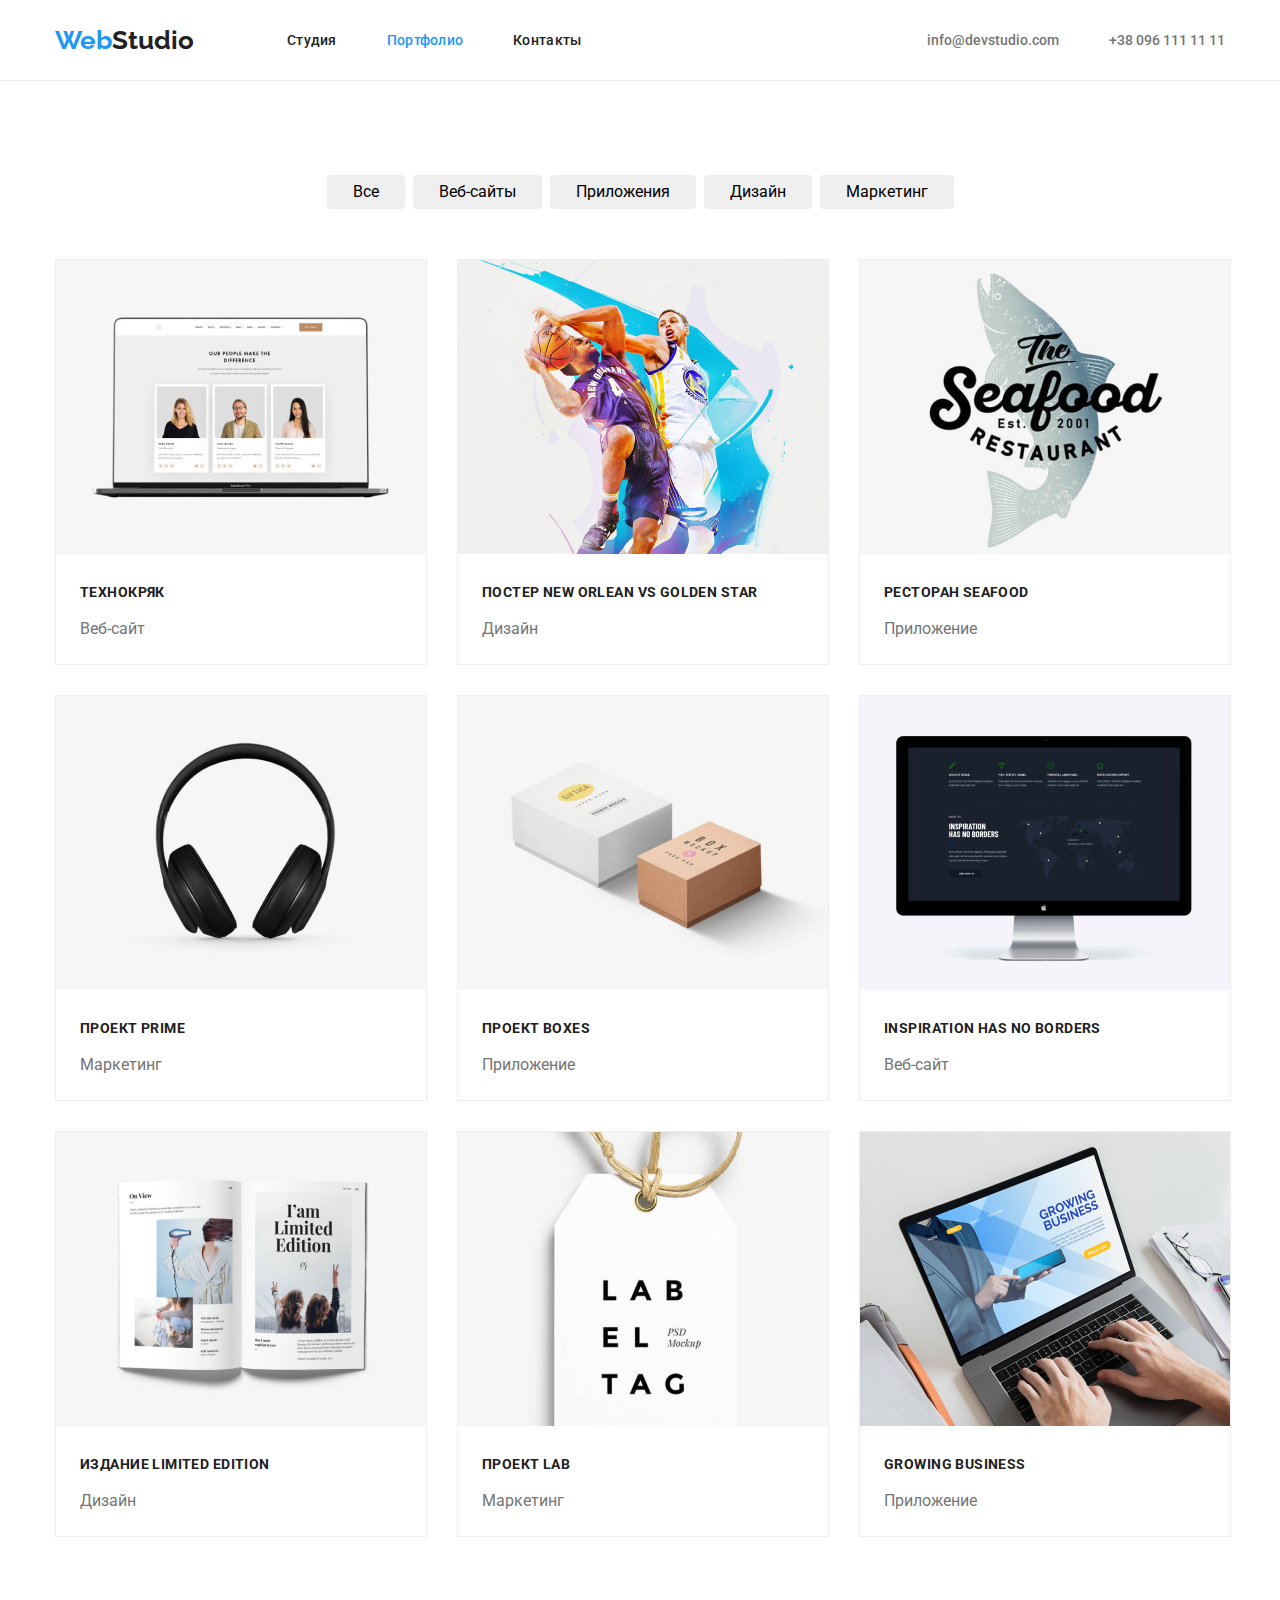
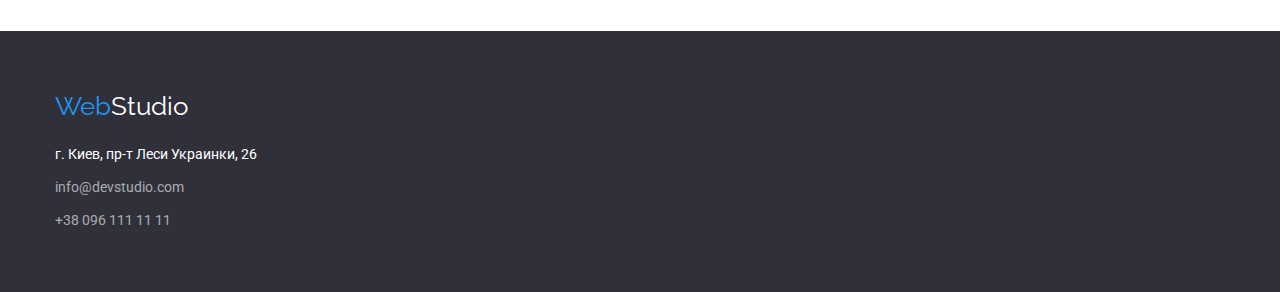
==== portfolio.html @ 5067f3f1 "first" ====
<!DOCTYPE html>
<html lang="ru">
<head>
    <meta charset="UTF-8">
    <meta name="viewport" content="width=device-width, initial-scale=1.0">
    <title>WebStudio</title>
    <link rel="stylesheet" href="https://cdnjs.cloudflare.com/ajax/libs/modern-normalize/1.0.0/modern-normalize.min.css">
    <link rel="preconnect" href="https://fonts.gstatic.com">
    <link href="https://fonts.googleapis.com/css2?family=Raleway:wght@700&family=Roboto:wght@400;500;700;900&display=swap" rel="stylesheet">
    <link rel="stylesheet" href="./css/styles.css">
</head>

    <body>
    <header class="header">
        <div class="container">
        <nav>
            <a class="webstudio" href="/">
                <span class="web">Web</span>Studio
            </a>
            <ul class="nav-links">
                <li class="item"><a class="link-studio" href="./index.html">Студия</a></li>
                <li class="item"><a class="current active" href="/portfolio.html">Портфолио</a></li>
                <li class="item"><a class="link-contacts" href="#">Контакты</a></li>
            </ul>
            </nav>
            <ul class="mail-links">
                <li><a class="mail" href="info@devstudio.com">info@devstudio.com <br /></a></li>
                <li><a class="telephone" href="+380961111111">+38 096 111 11 11</a></li>
            </ul>
        </div>
    </header>
    <section class="buttons">
        <div class="container">
        <h1 class="visually-hidden first-title">Whole page</h1>
        <ul class="buttons-list">
            <li><button class="but-active">Все</button></li>
            <li><button class="but-active">Веб-сайты</button></li>
            <li><button class="but-active">Приложения</button></li>
            <li><button class="but-active">Дизайн</button></li>
            <li><button class="but-active">Маркетинг</button></li>
        </ul>
        <h2 hidden class="sec-title">Our possibilities</h2>
        <ul class="job">
            <li class="job-kind">
                <a href="#">
                <img src="./img/p1.png" alt="на экране ноутбука три фотографии">
                    <div class="our-job">
                        <h3 class="poster-name">Технокряк</h3>
                        <p class="poster-name-descr">Веб-сайт</p>
                    </div>
                </a>
            </li>
            <li class="job-kind">
                <a href="#">
                <img src="./img/p2.png" alt="два парн ирают в баскетбол">
                    <div class="our-job">
                        <h3 class="poster-name">Постер New Orlean vs Golden Star</h3>
                        <p class="poster-name-descr">Дизайн</p>
                    </div>
                </a>
            </li>
            <li class="job-kind">
                <a href="#">
                <img src="./img/p3.png" alt="эмблема ресторана Seafood">
                    <div class="our-job">
                        <h3 class="poster-name">Ресторан Seafood</h3>
                        <p class="poster-name-descr">Приложение</p>
                    </div>
                </a>
            </li>
            <li class="job-kind">
                <a href="#">
                <img src="./img/p4.png" alt="наушники">
                    <div class="our-job">
                        <h3 class="poster-name">Проект Prime</h3>
                        <p class="poster-name-descr">Маркетинг</p>
                    </div>
                </a>
            </li>
            <li class="job-kind">
                <a href="#">
                <img src="./img/p5.png" alt="две коробочки">
                    <div class="our-job">
                        <h3 class="poster-name">Проект Boxes</h3>
                        <p class="poster-name-descr">Приложение</p>
                    </div>
                </a>
            </li>
            <li class="job-kind">
                <a href="#">
                <img src="./img/p6.png" alt="монитор с изображением мира">
                    <div class="our-job">
                        <h3 class="poster-name">Inspiration has no Borders</h3>
                        <p class="poster-name-descr">Веб-сайт</p>
                    </div>
                </a>
            </li>
            <li class="job-kind last">
                <a href="#">
                <img src="./img/p7.png" alt="открытая книга лимитированой серии">
                    <div class="our-job">
                        <h3 class="poster-name">Издание Limited Edition</h3>
                        <p class="poster-name-descr">Дизайн</p>
                    </div>
                </a>
            </li>
            <li class="job-kind last">
                <a href="#">
                <img src="./img/p8.png" alt="лабораторный ярлык">
                    <div class="our-job">
                        <h3 class="poster-name">Проект LAB</h3>
                        <p class="poster-name-descr">Маркетинг</p>
                    </div>
                </a>
            </li>
            <li class="job-kind last">
                <a href="#">
                <img src="./img/p9.png" alt="набор текста на ноутбуке">
                    <div class="our-job">
                        <h3 class="poster-name">Growing Business</h3>
                        <p class="poster-name-descr">Приложение</p>
                    </div>
                </a>
            </li>
        </ul>
        </div>
    </section>
    <footer>
        <div class="container">
            <a class="logo-footer" href="/">
                <span class="web-footer">Web</span><span class="studio-logo-footer">Studio</span>
            </a>
            <address class="address">
                г. Киев, пр-т Леси Украинки, 26
            </address>
            <ul>
                <li class="mail-foot"><a class="mail-footer" href="info@devstudio.com">info@devstudio.com <br /></a></li>
                <li><a class="telephone-footer" href="+380961111111">+38 096 111 11 11</a></li>
            </ul>
        </div>
    </footer>
    </body>
</html>
---- css/styles.css ----
:root {
  --main-text-color: #212121;
  --sec-text-color: #ffffff;
  --descrip-text-color: #757575;
  --header-border-bottom: #ececec;

  --team-backgroundcolor: #f5f4fa;
  --main-backgroundcolor: #ffffff;
  --sec-backgroundcolor: #2196f3;
  --hero-backgroundcolor: #2f303a;
}

a {
  text-decoration: none;
  color: var(--descrip-text-color);
  display: block;
  padding-top: 32px;
  padding-bottom: 32px;
}

li {
  list-style: none;
}

img {
  display: block;
  max-width: 100%;
  height: auto;
}

h1,
h2,
h3 {
  margin-top: 0;
  margin-bottom: 0;
}

p {
  margin-top: 0;
  margin-bottom: 0;
}

body {
  font-family: "Roboto", sans-serif;
}

ul {
  margin-top: 0;
  margin-bottom: 0;
  padding: 0;
}

.header .container {
  display: flex;
  align-items: center;
}

.container {
  width: 1200px;
  padding-right: 15px;
  padding-left: 15px;
  margin-right: auto;
  margin-left: auto;
}

.webstudio {
  margin-right: 93px;
  padding-top: 0px;
  padding-bottom: 0px;

  color: var(--main-text-color);
  font-family: "Raleway", sans-serif;
  font-style: normal;
  font-weight: bold;
  font-size: 26px;
  line-height: 31px;
}

.web {
  color: var(--sec-backgroundcolor);
}

header {
  font-weight: 500;
  font-size: 14px;
  line-height: 16px;
  border-bottom: 1px solid var(--header-border-bottom);
}

.container > nav {
  display: flex;
  align-items: center;
}

.nav-links {
  display: block;
  display: flex;
}

.item:not(:last-child) {
  margin-right: 50px;
}

.mail-links {
  margin-left: auto;

  display: block;
  display: flex;
}

.link-studio,
.link-portfolio,
.link-contacts {
  color: var(--main-text-color);
  font-size: 14px;
  line-height: 16px;
  letter-spacing: 0.02em;
}

.link-portfolio:focus,
.link-portfolio:hover {
  color: var(--sec-backgroundcolor);
}

.link-studio:hover,
.link-studio:focus {
  color: var(--sec-backgroundcolor);
}

.link-contacts:hover,
.link-contacts:focus {
  color: var(--sec-backgroundcolor);
}

.active {
  color: var(--sec-backgroundcolor);
  font-size: 14px;
  line-height: 16px;
  letter-spacing: 0.02em;
}

.active:hover,
.active:focus {
  color: var(--sec-backgroundcolor);
}

.mail {
  display: flex;
  color: var(--descrip-text-color);

  margin-right: 50px;
}

.mail:hover,
.mail:focus {
  color: var(--sec-backgroundcolor);
}

.mail-letter {
  width: 16px;
  height: 12px;

  margin-right: 10px;
}

.telephone {
  color: var(--descrip-text-color);
}

.telephone:hover,
.telephone:focus {
  color: var(--sec-backgroundcolor);
}
.hero {
  background-color: var(--hero-backgroundcolor);
}

.visually-hidden {
  position: absolute;
  clip: rect(0 0 0 0);
  width: 1px;
  height: 1px;
  margin: -1px;
}

.hero {
  padding-top: 200px;
  padding-bottom: 200px;
}

.big-title {
  width: 696px;
  margin-left: auto;
  margin-right: auto;
}

.first-title {
  margin-bottom: 30px;
  text-align: center;

  color: var(--main-backgroundcolor);
  font-style: normal;
  font-weight: 900;
  font-size: 44px;
  line-height: 60px;
  text-transform: uppercase;
}

.service-button {
  display: block;
  margin: 0 auto;
  width: 200px;
  height: 50px;
  left: 700px;
  top: 430px;

  border-radius: 4px;

  background-color: var(--sec-backgroundcolor);
  color: var(--sec-text-color);
  box-shadow: 0px 4px 4px rgba(0, 0, 0, 0.15);
}

button {
  cursor: pointer;
}

.buttons {
  padding-bottom: 94px;
}

.button-text {
  background-color: var(--team-backgroundcolor);

  font-style: normal;
  font-weight: bold;
  font-size: 16px;
  line-height: 1.87;
}

.buttons-list {
  display: flex;
  justify-content: center;

  margin-top: 94px;
  margin-bottom: 50px;

  /* flex-wrap: wrap; */
}

.buttons-list > li:not(:last-child) {
  margin-right: 8px;
}

.but-active {
  border: 2px solid transparent;
  border-radius: 4px;
  padding: 6px 24px;
}

.but-active:hover,
.but-active:focus {
  background-color: var(--sec-backgroundcolor);
  color: var(--main-backgroundcolor);

  border: 2px solid var(--sec-backgroundcolor);
  border-radius: 4px;
}

.button-text {
  color: var(--sec-text-color);
}

.what-doing {
  padding-top: 94px;
  padding-bottom: 94px;
}

.sec-title {
  text-align: center;
  margin-bottom: 50px;

  text-align: center;
  color: var(--main-text-color);
  font-weight: bold;
  font-size: 36px;
  line-height: 42px;
}

.job {
  display: flex;
  flex-wrap: wrap;
  width: 1200px;

  margin-left: 0px;
  padding: 0;
  list-style: none;
}

.job-kind {
  border: 1px solid #eeeeee;

  margin-right: 30px;
  margin-bottom: 30px;
}

.job-kind > a {
  padding-top: 0;
  padding-bottom: 0;
}

.job-kind:nth-child(3n) {
  margin-right: 0;
}

.job-kind .container > description-item {
  display: flex;
}

.last {
  margin-bottom: 0px;
}

.our-description {
  padding-top: 94px;
}

.our-description-li {
  /* flex-basis: calc(100% / 4 - 30px); */
  background-color: var(--main-backgroundcolor);
  border-radius: 4px;
}

.our-description-li:not(:last-child) {
  margin-right: 30px;
}

.our-description p {
  margin: 0;
}

.description-item {
  display: flex;
  width: 1170px;

  list-style: none;
}

.third-title {
  margin-bottom: 10px;

  color: var(--main-text-color);
  font-weight: bold;
  font-size: 14px;
  line-height: 16px;
  letter-spacing: 0.03em;
  text-transform: uppercase;
}

.description {
  font-size: 14px;
  line-height: 1.71;
  letter-spacing: 0.03em;
  color: var(--descrip-text-color);
}

.img {
  display: flex;
  flex-wrap: wrap;
  margin-right: -30px;
  margin-bottom: 0px;
  padding: 0px;
  list-style: none;
}

.img-item {
  margin: 0 10px;
  flex-basis: calc(100% / 3 - 30px);
}

.team {
  background-color: var(--team-backgroundcolor);

  padding-top: 94px;
  padding-bottom: 94px;
}

.team-ul {
  display: flex;
  flex-wrap: wrap;
  margin-right: -30px;
  margin-bottom: 0px;
  padding: 0px;
  list-style: none;
}

.team-li {
  flex-basis: calc(100% / 4 - 30px);

  margin-right: 30px;
}

.description-team {
  color: var(--descrip-text-color);
  text-align: center;
}

.our-job {
  text-align: left;
  padding: 20px 24px;
}

.poster-name {
  color: var(--main-text-color);
  font-weight: bold;
  font-size: 14px;
  line-height: 16px;
  line-height: 36px;
  letter-spacing: 0.03em;
  text-transform: uppercase;
}

.poster-name-descr {
  line-height: 30px;

  text-align: left;
  margin-top: 4px;
}

.our-team > p {
  padding-bottom: 0px;
}

.our-team {
  padding-top: 30px;
  padding-bottom: 30px;
  text-align: center;
}

.identification {
  margin-bottom: 10px;
}

footer {
  background-color: var(--hero-backgroundcolor);

  padding-top: 60px;
  padding-bottom: 60px;
}

.web-footer {
  color: var(--sec-backgroundcolor);
  font-family: "Raleway", sans-serif;
  font-size: 26px;
  line-height: 1.19;
}

.logo-footer {
  padding-top: 0;
  padding-bottom: 0;
  margin-bottom: 20px;
}

.studio-logo-footer {
  color: var(--sec-text-color);
  font-family: "Raleway", sans-serif;
  font-size: 26px;
}

.address {
  padding-bottom: 0;
  margin-bottom: 9px;

  color: var(--sec-text-color);
  font-style: normal;
  font-weight: normal;
  font-size: 14px;
  line-height: 24px;
}

.mail-footer {
  padding-top: 0px;
  padding-bottom: 0;
}

.mail-foot {
  margin-bottom: 9px;
}

.telephone-footer {
  padding-top: 0px;
  padding-bottom: 0;
}

.mail-footer,
.telephone-footer {
  font-weight: normal;
  font-size: 14px;
  line-height: 24px;
  color: rgba(255, 255, 255, 0.6);
}

.mail-footer:hover,
.mail-footer:focus {
  color: var(--sec-backgroundcolor);
}

.telephone-footer:hover,
.telephone-footer:focus {
  color: var(--sec-backgroundcolor);
}
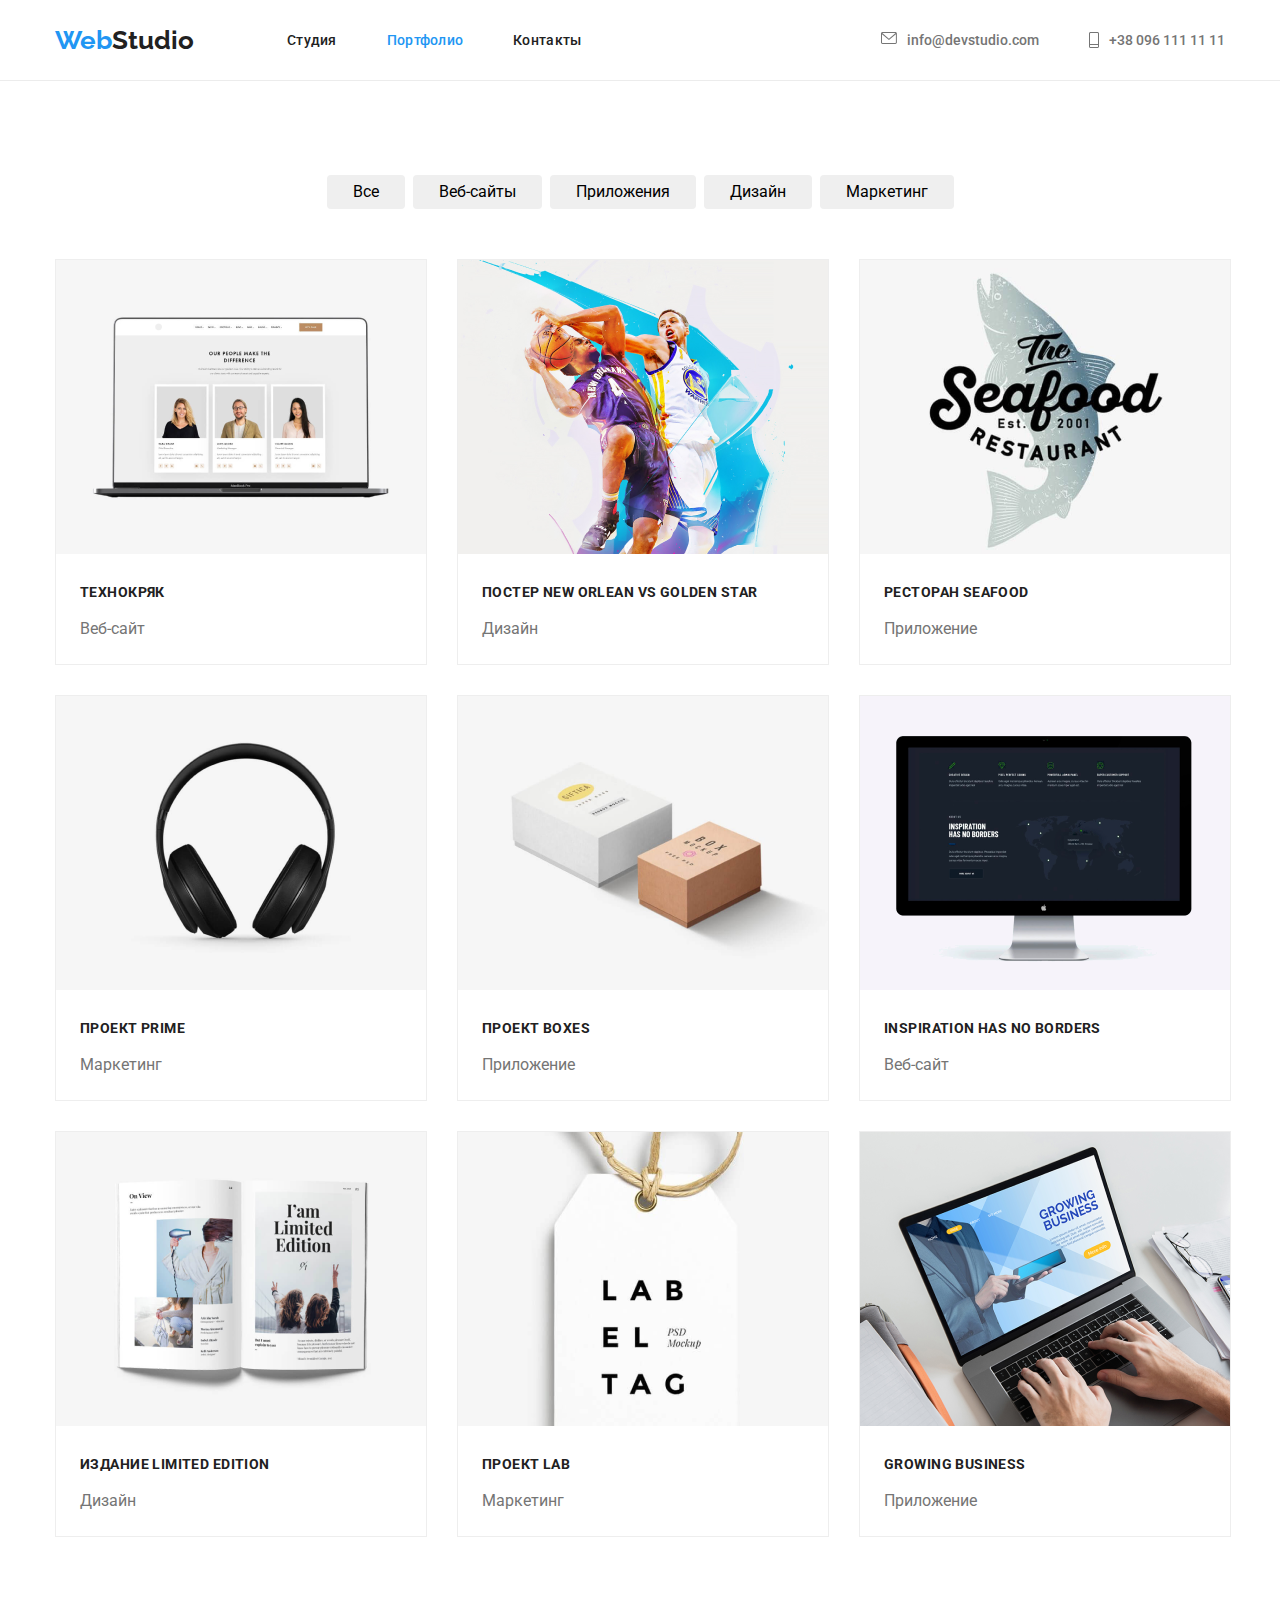
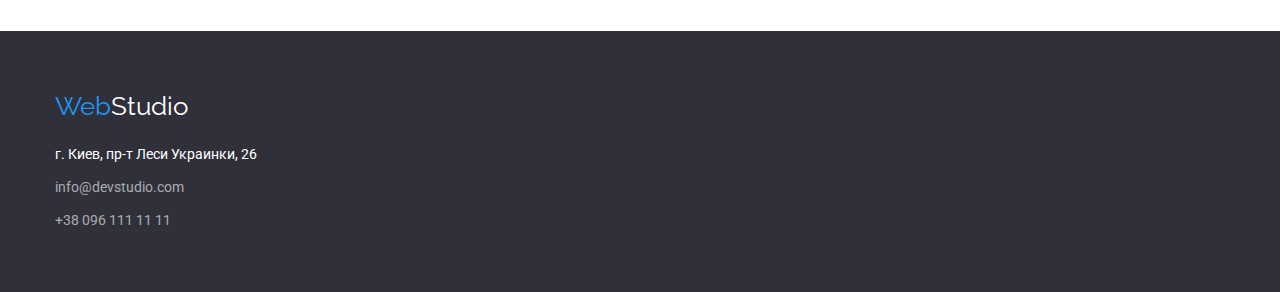
==== commit f9d5e51d: "social-links-team" ====
--- a/portfolio.html
+++ b/portfolio.html
@@ -24,8 +24,16 @@
             </ul>
             </nav>
             <ul class="mail-links">
-                <li><a class="mail" href="info@devstudio.com">info@devstudio.com <br /></a></li>
-                <li><a class="telephone" href="+380961111111">+38 096 111 11 11</a></li>
+                <li><a class="mail" href="info@devstudio.com">
+                    <svg class="mail-icon" width="16" height="12">
+                        <use href="./img/symbol-defs.svg#icon-envelope"></use>
+                    </svg>
+                        info@devstudio.com</a></li>
+                <li><a class="telephone" href="+380961111111">
+                    <svg class="mail-icon" width="10" height="16">
+                        <use href="./img/symbol-defs.svg#icon-Vector"></use>
+                    </svg>
+                    +38 096 111 11 11</a></li>
             </ul>
         </div>
     </header>
--- a/css/styles.css
+++ b/css/styles.css
@@ -3,6 +3,7 @@
   --sec-text-color: #ffffff;
   --descrip-text-color: #757575;
   --header-border-bottom: #ececec;
+  --social-links-color: #afb1b8;
 
   --team-backgroundcolor: #f5f4fa;
   --main-backgroundcolor: #ffffff;
@@ -156,14 +157,21 @@
   color: var(--sec-backgroundcolor);
 }
 
-.mail-letter {
-  width: 16px;
-  height: 12px;
+.mail-icon {
+  fill: var(--descrip-text-color);
 
   margin-right: 10px;
+
+  align-items: center;
+}
+
+.mail-icon:hover {
+  fill: currentColor;
 }
 
 .telephone {
+  display: flex;
+
   color: var(--descrip-text-color);
 }
 
@@ -171,7 +179,18 @@
 .telephone:focus {
   color: var(--sec-backgroundcolor);
 }
+
 .hero {
+  display: block;
+  max-width: 1600px;
+  height: 600px;
+
+  background-image: linear-gradient(
+      to top,
+      rgba(47, 48, 58, 0.4),
+      rgba(47, 48, 58, 0.4)
+    ),
+    url("../img/Img-min.png");
   background-color: var(--hero-backgroundcolor);
 }
 
@@ -331,6 +350,35 @@
   border-radius: 4px;
 }
 
+.our-description-li::before {
+  display: block;
+  content: "";
+  height: 120px;
+
+  margin-bottom: 30px;
+
+  background-color: var(--team-backgroundcolor);
+  background-repeat: no-repeat;
+  background-position: center;
+  background-size: 70px 70px;
+}
+
+.antenna::before {
+  background-image: url("../img/SVG/antenna.svg");
+}
+
+.clock::before {
+  background-image: url("../img/SVG/clock.svg");
+}
+
+.diagram::before {
+  background-image: url("../img/SVG/diagram.svg");
+}
+
+.astronaut::before {
+  background-image: url("../img/SVG/astronaut.svg");
+}
+
 .our-description-li:not(:last-child) {
   margin-right: 30px;
 }
@@ -437,6 +485,68 @@
   text-align: center;
 }
 
+.team-li {
+  background-color: var(--main-backgroundcolor);
+  height: 428px;
+  width: 270px;
+}
+
+.our-team > ul {
+  margin: 0;
+  padding: 0;
+}
+
+.our-team > li {
+  display: block;
+
+  width: 20px;
+  height: 20px;
+}
+
+.social-links-all {
+  display: flex;
+  align-items: center;
+
+  width: 206px;
+  height: 44px;
+}
+
+.social-links {
+  background-position: center;
+  background-repeat: no-repeat;
+
+  margin: 0;
+  padding: 0;
+}
+
+.instagram {
+  color: var(--social-links-color);
+
+  width: 20px;
+  height: 20px;
+}
+
+.facebook {
+  fill: var(--social-links-color);
+
+  width: 20px;
+  height: 20px;
+}
+
+.twitter {
+  fill: var(--social-links-color);
+
+  width: 20px;
+  height: 20px;
+}
+
+.linkedin {
+  fill: var(--social-links-color);
+
+  width: 20px;
+  height: 20px;
+}
+
 .identification {
   margin-bottom: 10px;
 }
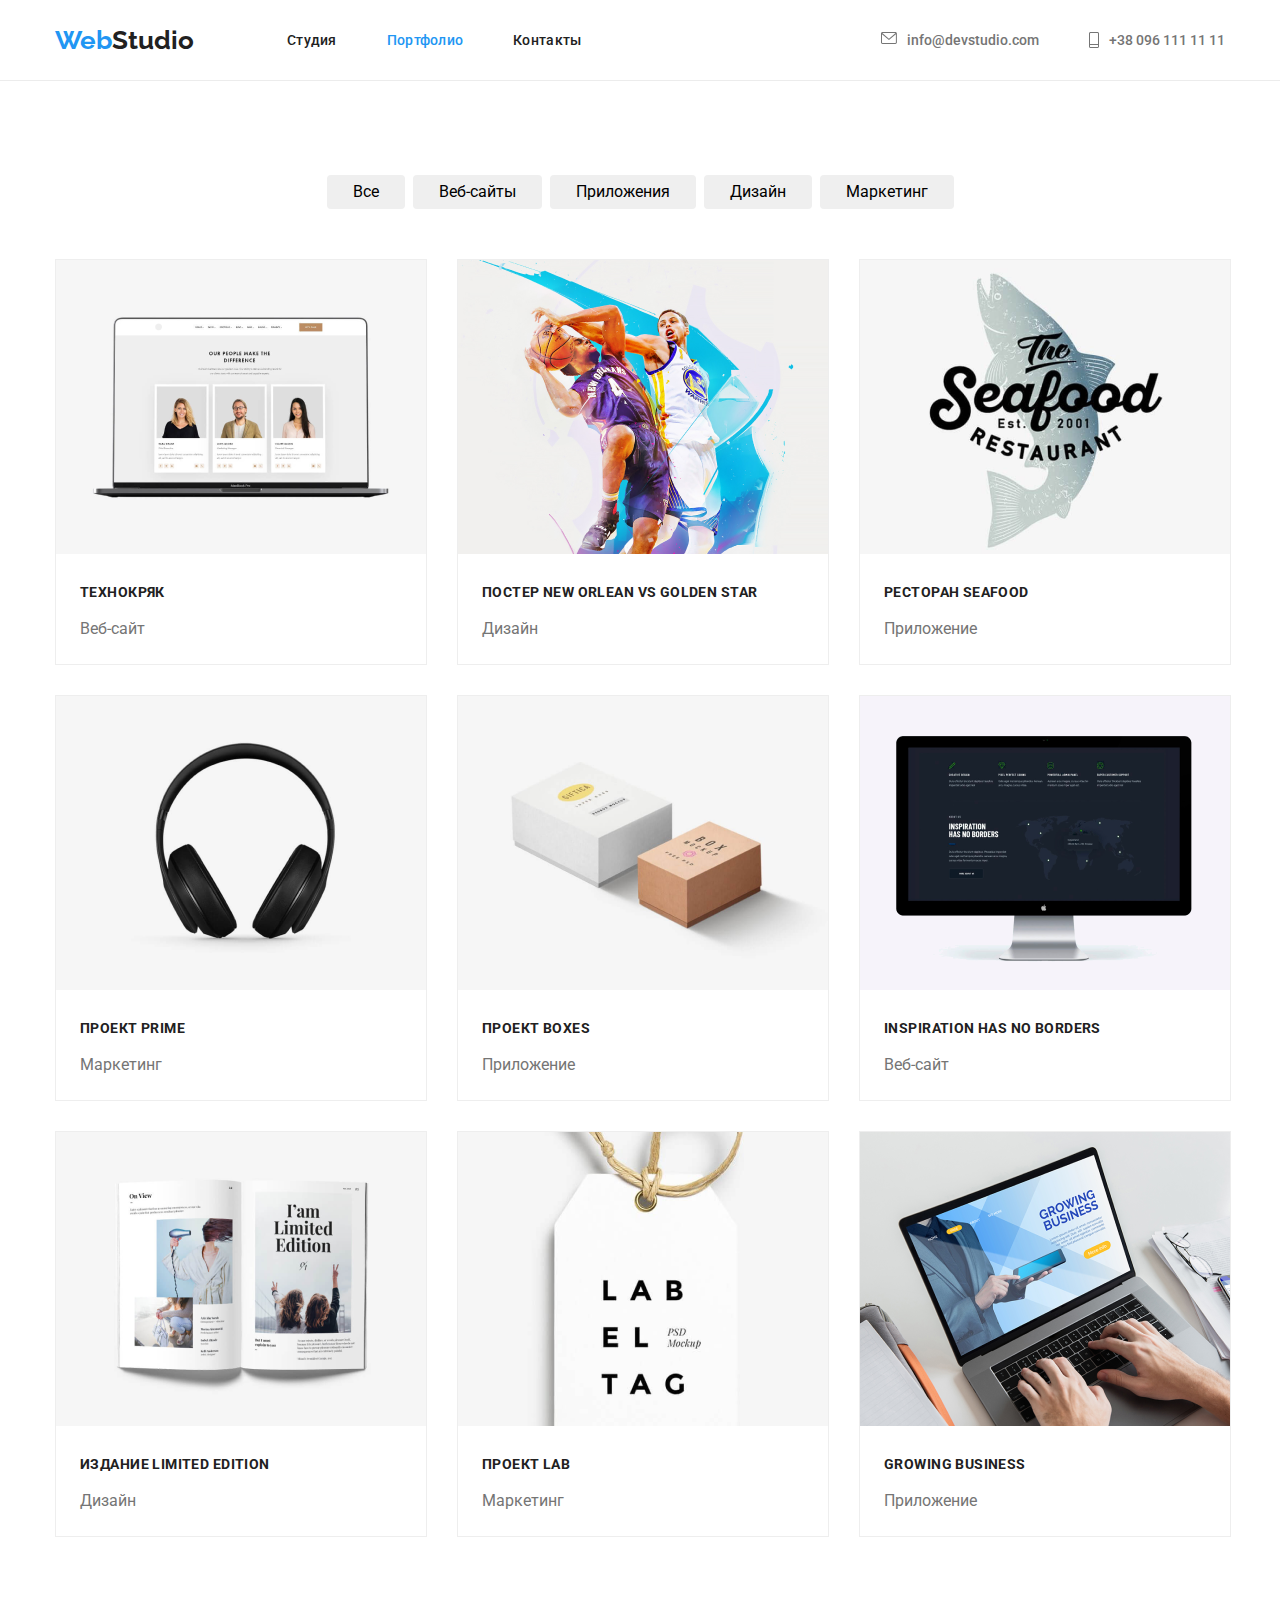
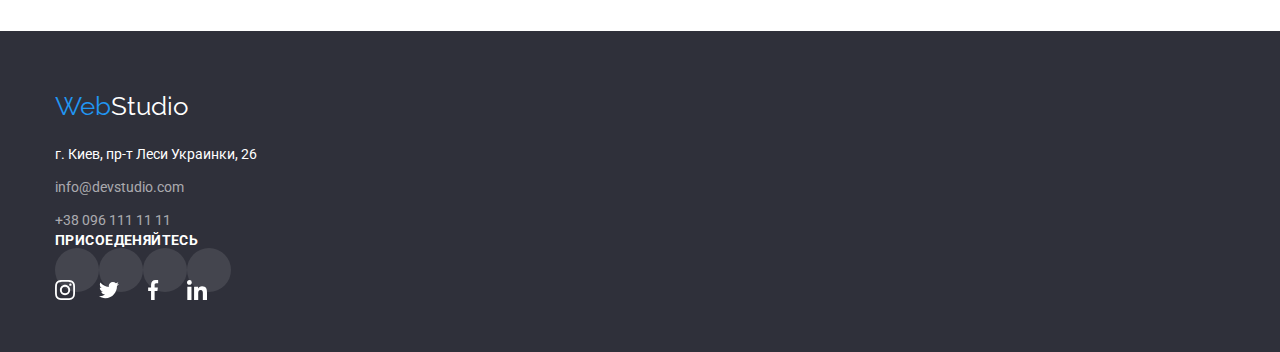
==== commit 9bb1b1ee: "second" ====
--- a/portfolio.html
+++ b/portfolio.html
@@ -145,6 +145,39 @@
                 <li class="mail-foot"><a class="mail-footer" href="info@devstudio.com">info@devstudio.com <br /></a></li>
                 <li><a class="telephone-footer" href="+380961111111">+38 096 111 11 11</a></li>
             </ul>
+            <div class="join-container">
+                <p class="join">Присоеденяйтесь</p>
+                <ul>
+                    <li class="join-li">
+                        <a class="join-links" href="#">
+                            <svg class="join-instagram">
+                                <use href="./img/symbol-defs.svg#icon-instagram"></use>
+                            </svg>
+                        </a>
+                    </li>
+                    <li class="join-li">
+                        <a class="join-links" href="#">
+                            <svg class="join-twitter">
+                                <use href="./img/symbol-defs.svg#icon-twitter"></use>
+                            </svg>
+                        </a>
+                    </li>
+                    <li class="join-li">
+                        <a class="join-links" href="#">
+                            <svg class="join-facebook">
+                                <use href="./img/symbol-defs.svg#icon-facebook"></use>
+                            </svg>
+                        </a>
+                    </li>
+                    <li class="join-li">
+                        <a class="join-links" href="#">
+                            <svg class="join-linkedin">
+                                <use href="./img/symbol-defs.svg#icon-linkedin"></use>
+                            </svg>
+                        </a>
+                    </li>
+                </ul>
+            </div>
         </div>
     </footer>
     </body>
--- a/css/styles.css
+++ b/css/styles.css
@@ -451,6 +451,8 @@
 .description-team {
   color: var(--descrip-text-color);
   text-align: center;
+
+  margin-bottom: 16px;
 }
 
 .our-job {
@@ -489,6 +491,9 @@
   background-color: var(--main-backgroundcolor);
   height: 428px;
   width: 270px;
+  box-shadow: 0px 1px 3px rgba(0, 0, 0, 0.12), 0px 1px 1px rgba(0, 0, 0, 0.14),
+    0px 2px 1px rgba(0, 0, 0, 0.2);
+  border-radius: 0px 0px 4px 4px;
 }
 
 .our-team > ul {
@@ -511,19 +516,52 @@
   height: 44px;
 }
 
+.social-links-li {
+  display: flex;
+}
+
 .social-links {
+  /* width: 44px;
+  height: 44px;
+  border-radius: 50%; */
+  color: var(--social-links-color);
+  background-color: var(--main-backgroundcolor);
   background-position: center;
   background-repeat: no-repeat;
 
-  margin: 0;
+  width: 44px;
+  height: 44px;
+
+  border-radius: 50%;
+
   padding: 0;
+  /* margin-right: 22px; */
+}
+
+.left {
+  margin-left: 50px;
+}
+
+.social-links:hover,
+.social-links:focus {
+  background-color: var(--sec-backgroundcolor);
 }
 
 .instagram {
-  color: var(--social-links-color);
-
-  width: 20px;
-  height: 20px;
+  fill: var(--social-links-color);
+
+  margin-top: 12px;
+  width: 20px;
+  height: 20px;
+}
+
+.twitter {
+  fill: var(--social-links-color);
+
+  width: 20px;
+  height: 20px;
+
+  margin-top: 12px;
 }
 
 .facebook {
@@ -531,13 +569,8 @@
 
   width: 20px;
   height: 20px;
-}
-
-.twitter {
-  fill: var(--social-links-color);
-
-  width: 20px;
-  height: 20px;
+
+  margin-top: 12px;
 }
 
 .linkedin {
@@ -545,10 +578,97 @@
 
   width: 20px;
   height: 20px;
+
+  margin-top: 12px;
 }
 
 .identification {
   margin-bottom: 10px;
+}
+
+.facebook:hover,
+.instagram:hover,
+.twitter:hover,
+.linkedin:hover {
+  fill: var(--main-backgroundcolor);
+}
+
+.facebook:focus,
+.instagram:focus,
+.twitter:focus,
+.linkedin:focus {
+  fill: var(--main-backgroundcolor);
+}
+
+.our-clients {
+  padding-top: 94px;
+  padding-bottom: 94px;
+}
+
+.clients {
+  display: flex;
+}
+
+.clients-li {
+  display: flex;
+  align-items: center;
+}
+
+.clients-links {
+  display: flex;
+  flex-wrap: wrap;
+  align-items: center;
+
+  width: 170px;
+  height: 90px;
+
+  border: 1px solid var(--social-links-color);
+  border-radius: 4px;
+
+  margin-right: 30px;
+}
+
+.clients-links:hover,
+.clients-links:focus {
+  border: 1px solid var(--sec-backgroundcolor);
+}
+
+.clients-logo {
+  background-position: center;
+  fill: var(--social-links-color);
+
+  width: 44px;
+  height: 50px;
+
+  margin-left: auto;
+  margin-right: auto;
+  margin-top: auto;
+  margin-bottom: auto;
+}
+
+.logo-1 {
+  width: 44px;
+  height: 49px;
+}
+
+.logo-4 {
+  width: 79px;
+  height: 42px;
+}
+
+.logo-5 {
+  width: 59px;
+  height: 47px;
+}
+
+.logo-6 {
+  width: 88px;
+  height: 45px;
+}
+
+.clients-logo:hover,
+.clients-logo:focus {
+  fill: var(--sec-backgroundcolor);
 }
 
 footer {
@@ -619,3 +739,58 @@
 .telephone-footer:focus {
   color: var(--sec-backgroundcolor);
 }
+
+.join-container > ul {
+  display: flex;
+}
+
+.join {
+  font-weight: 700;
+  font-size: 14px;
+  line-height: 16px;
+  letter-spacing: 0.03em;
+  width: 145px;
+  height: 16px;
+  text-transform: uppercase;
+  color: var(--sec-text-color);
+}
+
+.join-li {
+  width: 44px;
+  height: 44px;
+  border-radius: 50%;
+  background-color: rgba(255, 255, 255, 0.1);
+}
+
+.join-li:hover,
+.join-li:focus {
+  background-color: var(--sec-backgroundcolor);
+}
+
+.join-instagram {
+  width: 20px;
+  height: 20px;
+
+  fill: var(--sec-text-color);
+}
+
+.join-twitter {
+  width: 20px;
+  height: 20px;
+
+  fill: var(--sec-text-color);
+}
+
+.join-facebook {
+  width: 20px;
+  height: 20px;
+
+  fill: var(--sec-text-color);
+}
+
+.join-linkedin {
+  width: 20px;
+  height: 20px;
+
+  fill: var(--sec-text-color);
+}
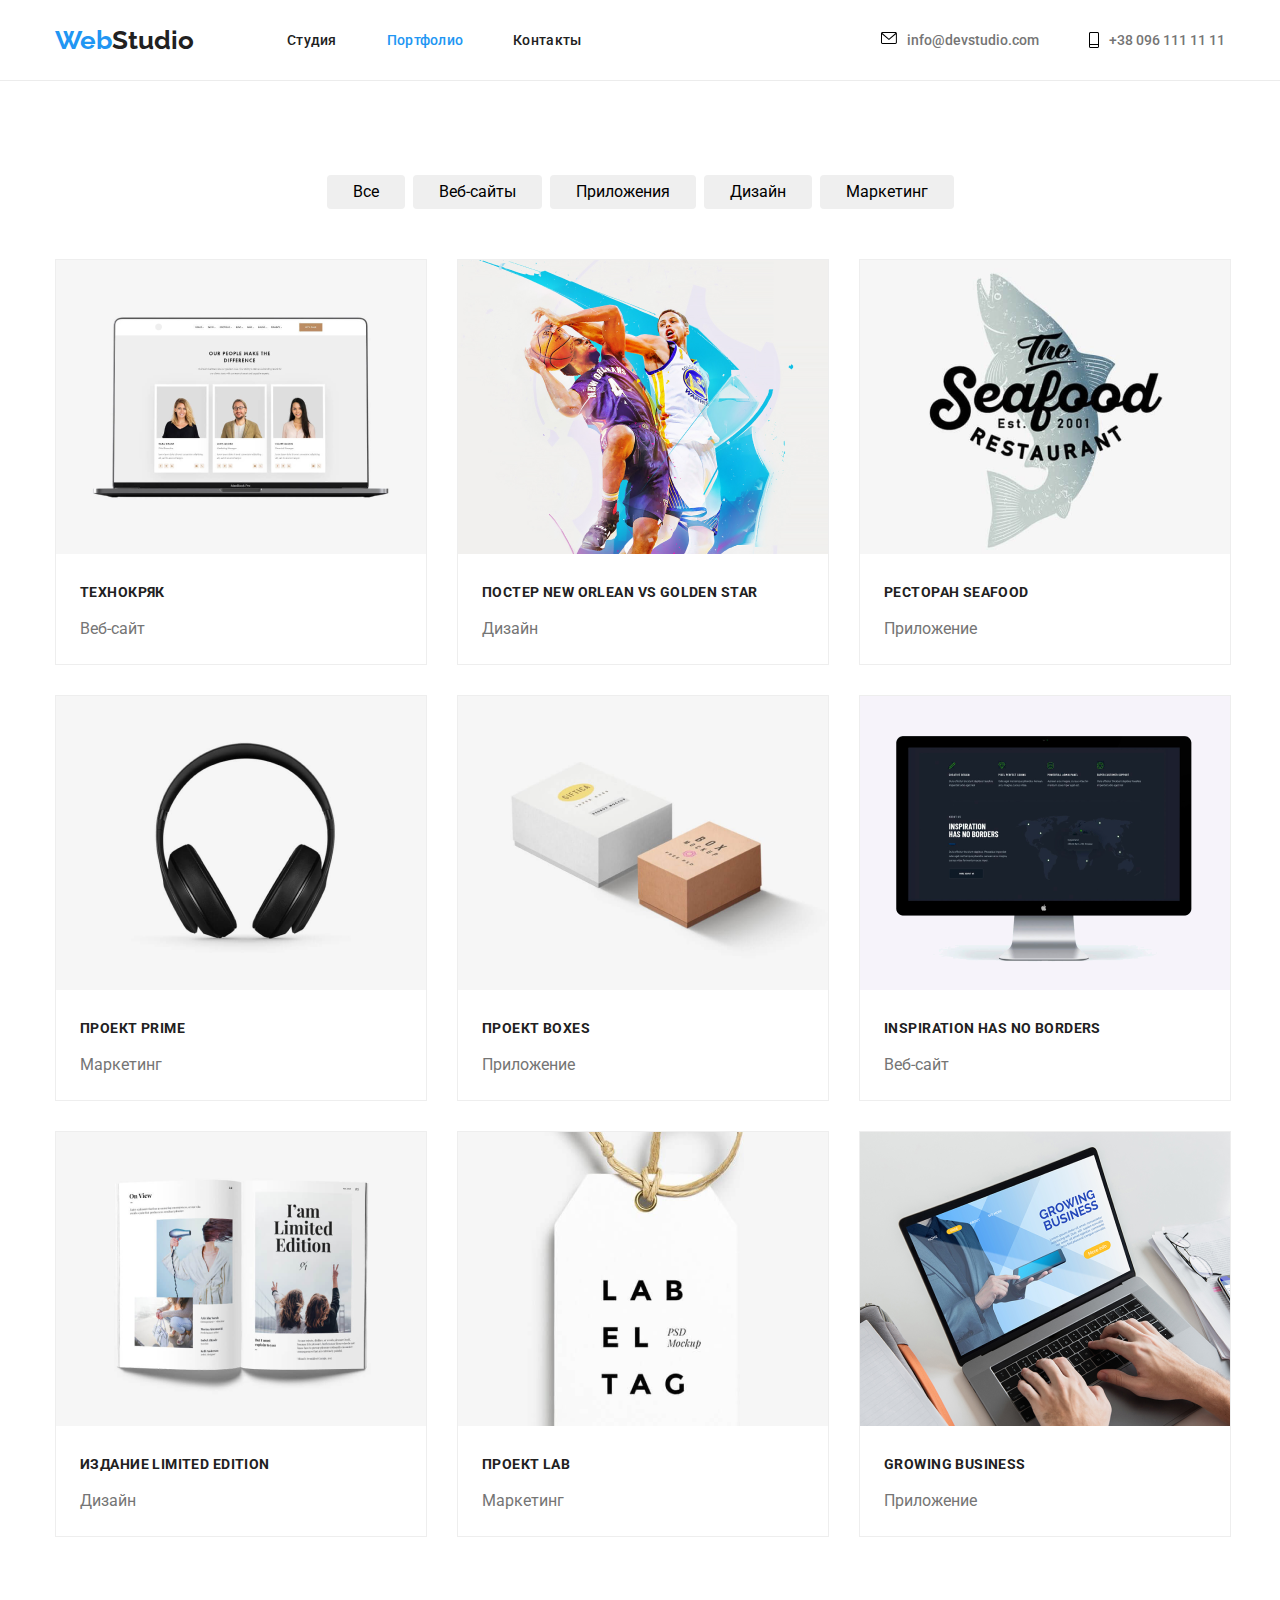
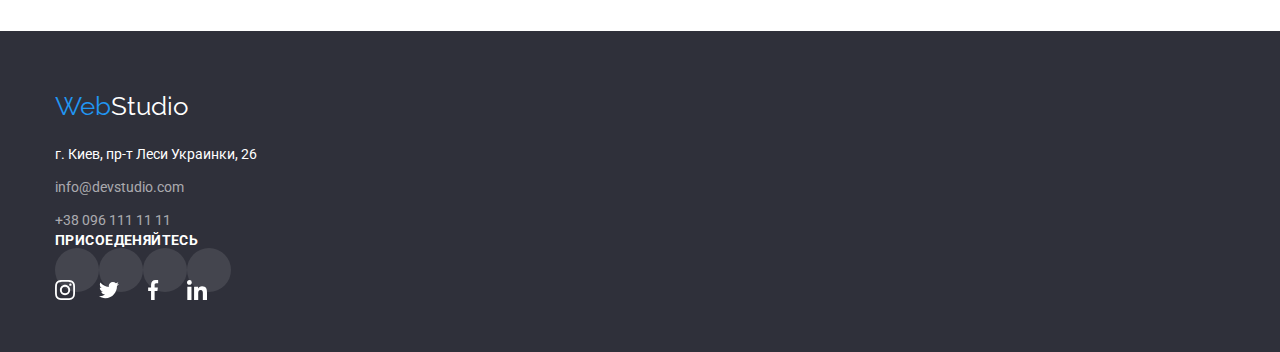
==== commit fcb4247c: "second" ====
--- a/portfolio.html
+++ b/portfolio.html
@@ -147,6 +147,8 @@
             </ul>
             <div class="join-container">
                 <p class="join">Присоеденяйтесь</p>
+            </div>
+            <div class="join-container">
                 <ul>
                     <li class="join-li">
                         <a class="join-links" href="#">
--- a/css/styles.css
+++ b/css/styles.css
@@ -155,11 +155,11 @@
 .mail:hover,
 .mail:focus {
   color: var(--sec-backgroundcolor);
+
+  fill: var(--sec-backgroundcolor);
 }
 
 .mail-icon {
-  fill: var(--descrip-text-color);
-
   margin-right: 10px;
 
   align-items: center;
@@ -178,6 +178,8 @@
 .telephone:hover,
 .telephone:focus {
   color: var(--sec-backgroundcolor);
+
+  fill: var(--sec-backgroundcolor);
 }
 
 .hero {
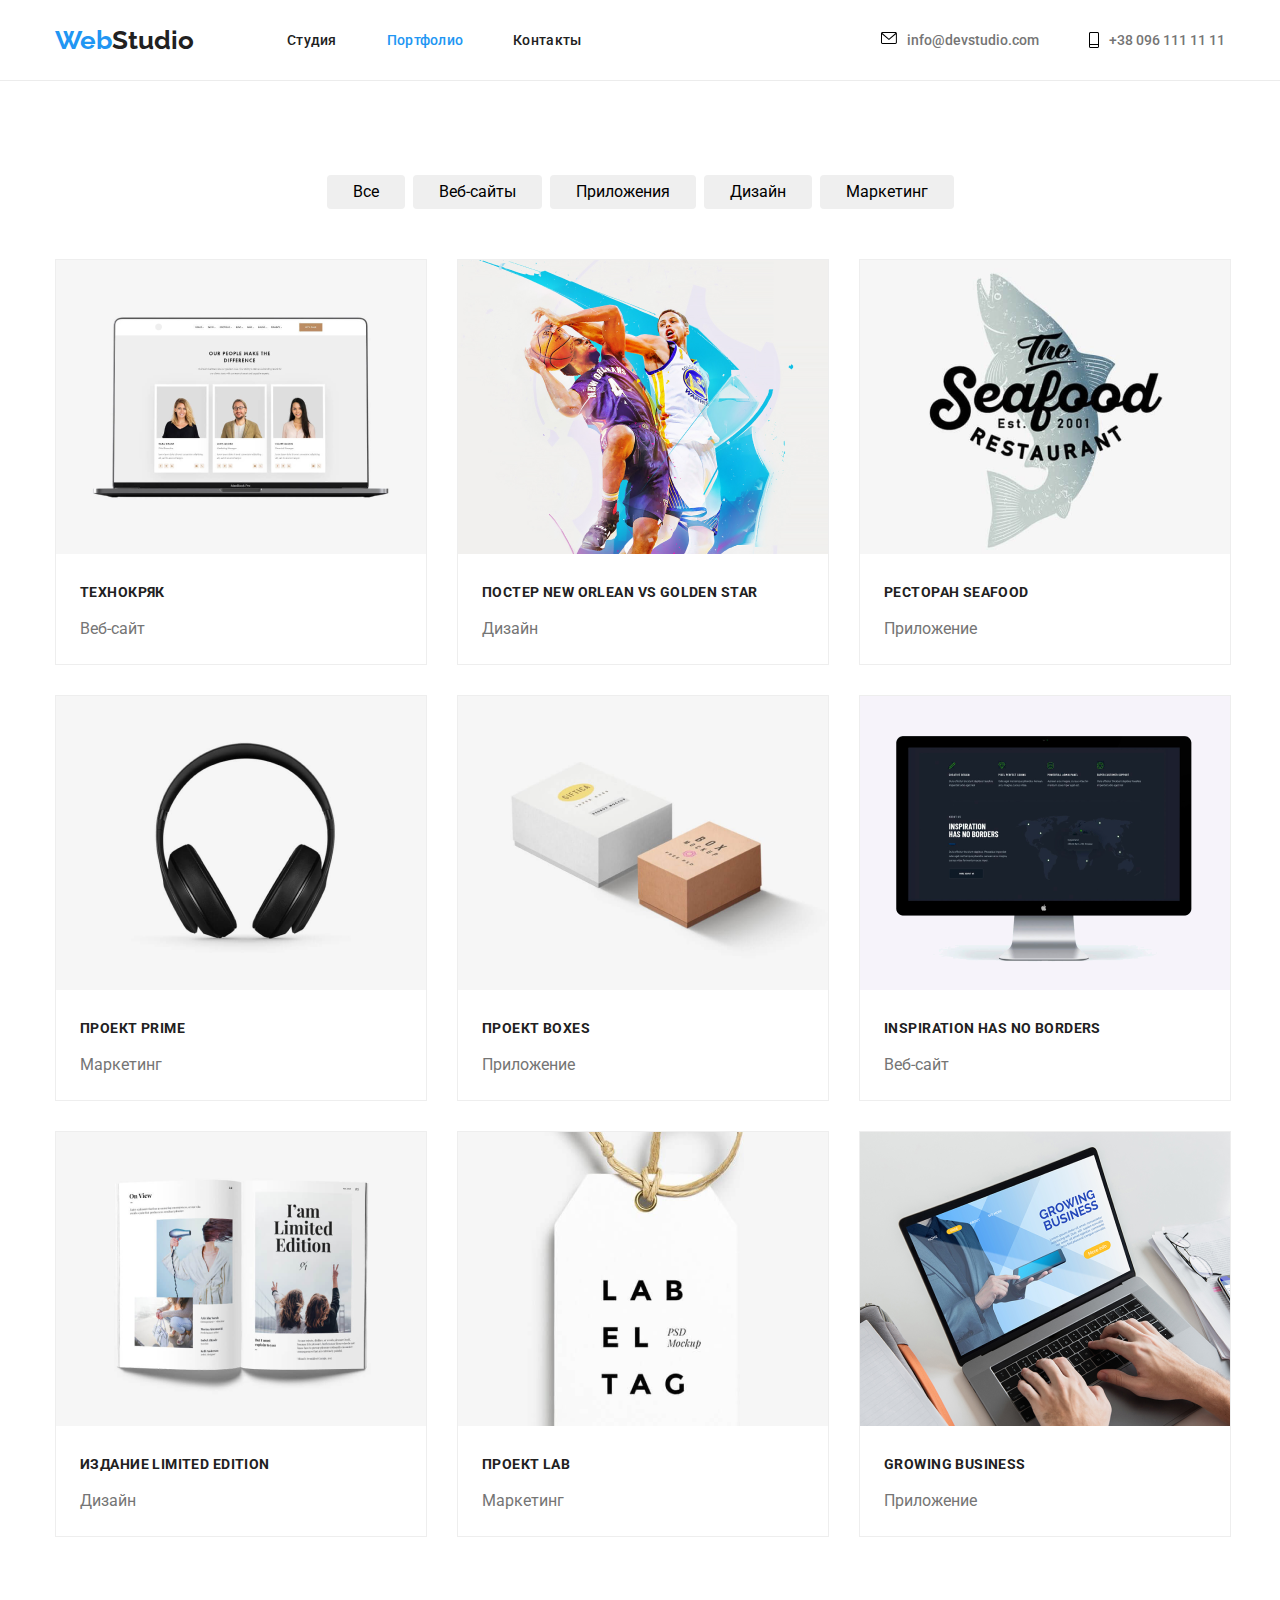
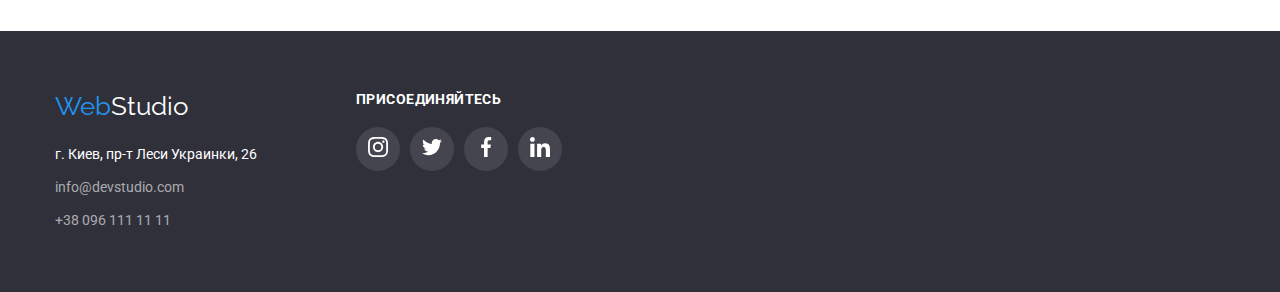
==== commit cd42c8b7: "second" ====
--- a/portfolio.html
+++ b/portfolio.html
@@ -134,7 +134,8 @@
         </div>
     </section>
     <footer>
-        <div class="container">
+        <div class="footer-all">
+        <div class="container-footer">
             <a class="logo-footer" href="/">
                 <span class="web-footer">Web</span><span class="studio-logo-footer">Studio</span>
             </a>
@@ -145,10 +146,9 @@
                 <li class="mail-foot"><a class="mail-footer" href="info@devstudio.com">info@devstudio.com <br /></a></li>
                 <li><a class="telephone-footer" href="+380961111111">+38 096 111 11 11</a></li>
             </ul>
-            <div class="join-container">
-                <p class="join">Присоеденяйтесь</p>
-            </div>
-            <div class="join-container">
+        </div>
+        <div class="join-container">
+                <p class="join">присоединяйтесь</p>
                 <ul>
                     <li class="join-li">
                         <a class="join-links" href="#">
@@ -179,7 +179,7 @@
                         </a>
                     </li>
                 </ul>
-            </div>
+        </div>
         </div>
     </footer>
     </body>
--- a/css/styles.css
+++ b/css/styles.css
@@ -628,11 +628,15 @@
   border-radius: 4px;
 
   margin-right: 30px;
+  padding-top: 0px;
+  padding-bottom: 0px;
 }
 
 .clients-links:hover,
 .clients-links:focus {
   border: 1px solid var(--sec-backgroundcolor);
+
+  fill: var(--sec-backgroundcolor);
 }
 
 .clients-logo {
@@ -678,6 +682,21 @@
 
   padding-top: 60px;
   padding-bottom: 60px;
+}
+
+.footer-all {
+  display: flex;
+
+  width: 1200px;
+  padding-right: 15px;
+  padding-left: 15px;
+  margin-right: auto;
+  margin-left: auto;
+}
+
+.container-footer {
+  width: 231px;
+  margin-right: 70px;
 }
 
 .web-footer {
@@ -747,7 +766,7 @@
 }
 
 .join {
-  font-weight: 700;
+  font-weight: bold;
   font-size: 14px;
   line-height: 16px;
   letter-spacing: 0.03em;
@@ -755,6 +774,8 @@
   height: 16px;
   text-transform: uppercase;
   color: var(--sec-text-color);
+
+  margin-bottom: 20px;
 }
 
 .join-li {
@@ -762,6 +783,11 @@
   height: 44px;
   border-radius: 50%;
   background-color: rgba(255, 255, 255, 0.1);
+
+  display: flex;
+  align-items: center;
+
+  margin-right: 10px;
 }
 
 .join-li:hover,
@@ -769,6 +795,10 @@
   background-color: var(--sec-backgroundcolor);
 }
 
+.join-links {
+  margin-left: 12px;
+}
+
 .join-instagram {
   width: 20px;
   height: 20px;
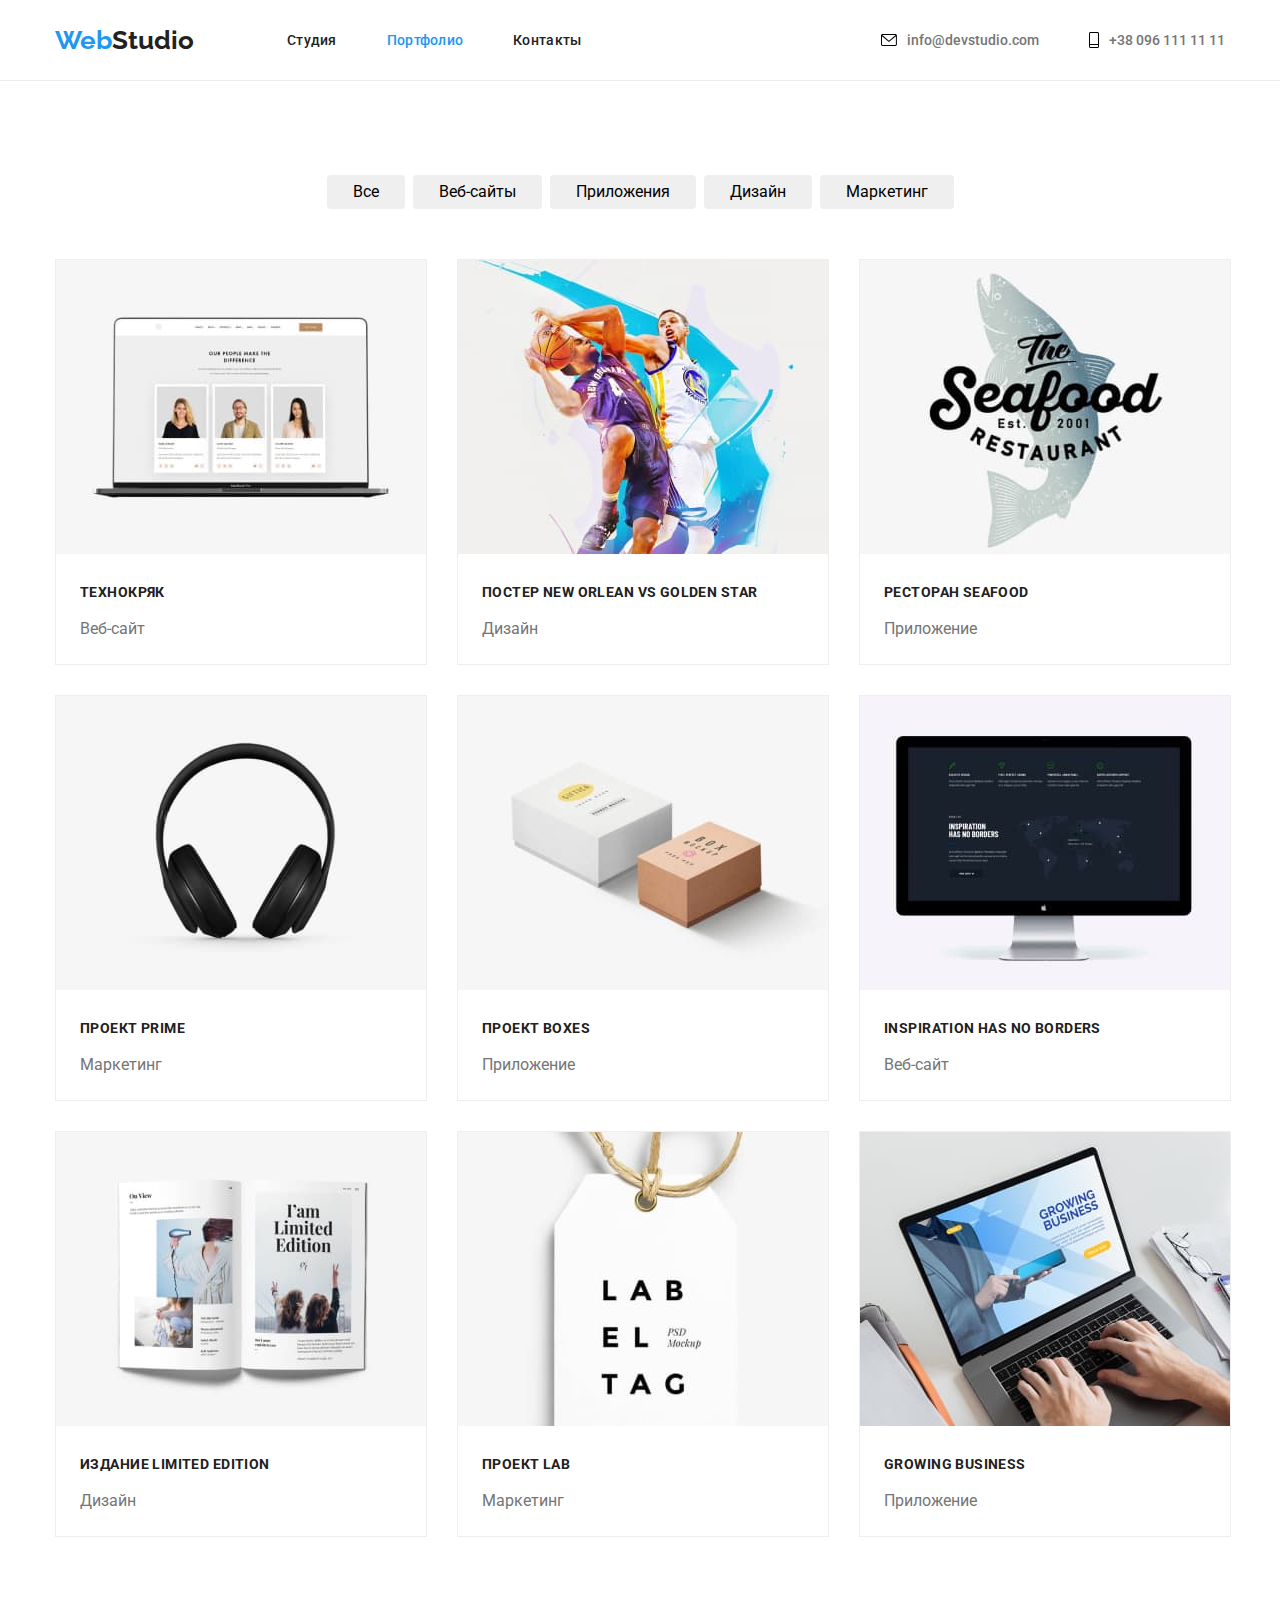
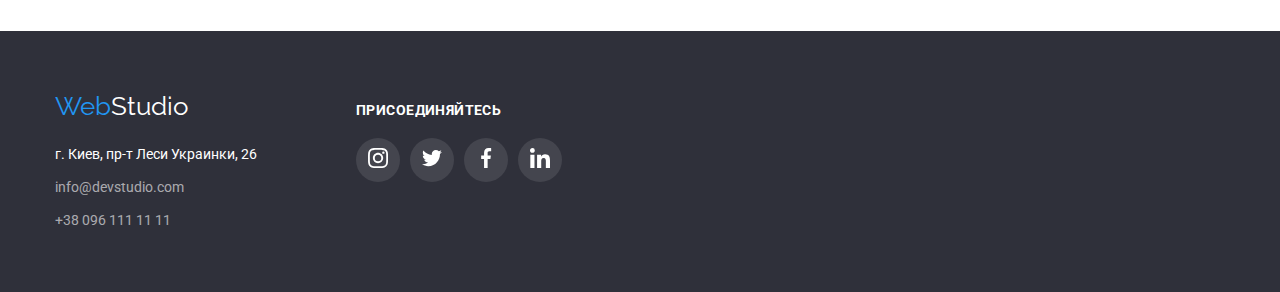
==== commit 8bb8d99e: "third" ====
--- a/portfolio.html
+++ b/portfolio.html
@@ -51,7 +51,7 @@
         <ul class="job">
             <li class="job-kind">
                 <a href="#">
-                <img src="./img/p1.png" alt="на экране ноутбука три фотографии">
+                <img src="./img/technokriak.jpg" alt="на экране ноутбука три фотографии">
                     <div class="our-job">
                         <h3 class="poster-name">Технокряк</h3>
                         <p class="poster-name-descr">Веб-сайт</p>
@@ -60,7 +60,7 @@
             </li>
             <li class="job-kind">
                 <a href="#">
-                <img src="./img/p2.png" alt="два парн ирают в баскетбол">
+                <img src="./img/basketbol.jpg" alt="два парн ирают в баскетбол">
                     <div class="our-job">
                         <h3 class="poster-name">Постер New Orlean vs Golden Star</h3>
                         <p class="poster-name-descr">Дизайн</p>
@@ -69,7 +69,7 @@
             </li>
             <li class="job-kind">
                 <a href="#">
-                <img src="./img/p3.png" alt="эмблема ресторана Seafood">
+                <img src="./img/seafood.jpg" alt="эмблема ресторана Seafood">
                     <div class="our-job">
                         <h3 class="poster-name">Ресторан Seafood</h3>
                         <p class="poster-name-descr">Приложение</p>
@@ -78,7 +78,7 @@
             </li>
             <li class="job-kind">
                 <a href="#">
-                <img src="./img/p4.png" alt="наушники">
+                <img src="./img/earphones.jpg" alt="наушники">
                     <div class="our-job">
                         <h3 class="poster-name">Проект Prime</h3>
                         <p class="poster-name-descr">Маркетинг</p>
@@ -87,7 +87,7 @@
             </li>
             <li class="job-kind">
                 <a href="#">
-                <img src="./img/p5.png" alt="две коробочки">
+                <img src="./img/boxes.jpg" alt="две коробочки">
                     <div class="our-job">
                         <h3 class="poster-name">Проект Boxes</h3>
                         <p class="poster-name-descr">Приложение</p>
@@ -96,7 +96,7 @@
             </li>
             <li class="job-kind">
                 <a href="#">
-                <img src="./img/p6.png" alt="монитор с изображением мира">
+                <img src="./img/computer.jpg" alt="монитор с изображением мира">
                     <div class="our-job">
                         <h3 class="poster-name">Inspiration has no Borders</h3>
                         <p class="poster-name-descr">Веб-сайт</p>
@@ -105,7 +105,7 @@
             </li>
             <li class="job-kind last">
                 <a href="#">
-                <img src="./img/p7.png" alt="открытая книга лимитированой серии">
+                <img src="./img/book.jpg" alt="открытая книга лимитированой серии">
                     <div class="our-job">
                         <h3 class="poster-name">Издание Limited Edition</h3>
                         <p class="poster-name-descr">Дизайн</p>
@@ -114,7 +114,7 @@
             </li>
             <li class="job-kind last">
                 <a href="#">
-                <img src="./img/p8.png" alt="лабораторный ярлык">
+                <img src="./img/lab-label.jpg" alt="лабораторный ярлык">
                     <div class="our-job">
                         <h3 class="poster-name">Проект LAB</h3>
                         <p class="poster-name-descr">Маркетинг</p>
@@ -123,7 +123,7 @@
             </li>
             <li class="job-kind last">
                 <a href="#">
-                <img src="./img/p9.png" alt="набор текста на ноутбуке">
+                <img src="./img/laptop.jpg" alt="набор текста на ноутбуке">
                     <div class="our-job">
                         <h3 class="poster-name">Growing Business</h3>
                         <p class="poster-name-descr">Приложение</p>
--- a/css/styles.css
+++ b/css/styles.css
@@ -147,6 +147,7 @@
 
 .mail {
   display: flex;
+  align-items: center;
   color: var(--descrip-text-color);
 
   margin-right: 50px;
@@ -192,7 +193,7 @@
       rgba(47, 48, 58, 0.4),
       rgba(47, 48, 58, 0.4)
     ),
-    url("../img/Img-min.png");
+    url("../img/hero.jpg");
   background-color: var(--hero-backgroundcolor);
 }
 
@@ -531,56 +532,41 @@
   background-position: center;
   background-repeat: no-repeat;
 
+  fill: var(--social-links-color);
+
   width: 44px;
   height: 44px;
 
   border-radius: 50%;
 
   padding: 0;
-  /* margin-right: 22px; */
+  margin-right: 10px;
 }
 
 .left {
-  margin-left: 50px;
+  margin-left: 40px;
 }
 
 .social-links:hover,
 .social-links:focus {
   background-color: var(--sec-backgroundcolor);
+
+  fill: var(--main-backgroundcolor);
 }
 
 .instagram {
-  fill: var(--social-links-color);
-
   margin-top: 12px;
-  width: 20px;
-  height: 20px;
 }
 
 .twitter {
-  fill: var(--social-links-color);
-
-  width: 20px;
-  height: 20px;
-
   margin-top: 12px;
 }
 
 .facebook {
-  fill: var(--social-links-color);
-
-  width: 20px;
-  height: 20px;
-
   margin-top: 12px;
 }
 
 .linkedin {
-  fill: var(--social-links-color);
-
-  width: 20px;
-  height: 20px;
-
   margin-top: 12px;
 }
 
@@ -588,11 +574,11 @@
   margin-bottom: 10px;
 }
 
-.facebook:hover,
+/* .facebook:hover,
 .instagram:hover,
 .twitter:hover,
 .linkedin:hover {
-  fill: var(--main-backgroundcolor);
+  
 }
 
 .facebook:focus,
@@ -600,7 +586,7 @@
 .twitter:focus,
 .linkedin:focus {
   fill: var(--main-backgroundcolor);
-}
+} */
 
 .our-clients {
   padding-top: 94px;
@@ -624,6 +610,7 @@
   width: 170px;
   height: 90px;
 
+  fill: var(--social-links-color);
   border: 1px solid var(--social-links-color);
   border-radius: 4px;
 
@@ -641,7 +628,6 @@
 
 .clients-logo {
   background-position: center;
-  fill: var(--social-links-color);
 
   width: 44px;
   height: 50px;
@@ -686,6 +672,8 @@
 
 .footer-all {
   display: flex;
+  align-items: baseline;
+  justify-content: flex-start;
 
   width: 1200px;
   padding-right: 15px;
@@ -797,6 +785,10 @@
 
 .join-links {
   margin-left: 12px;
+  align-items: center;
+
+  padding-top: 0px;
+  padding-bottom: 0px;
 }
 
 .join-instagram {
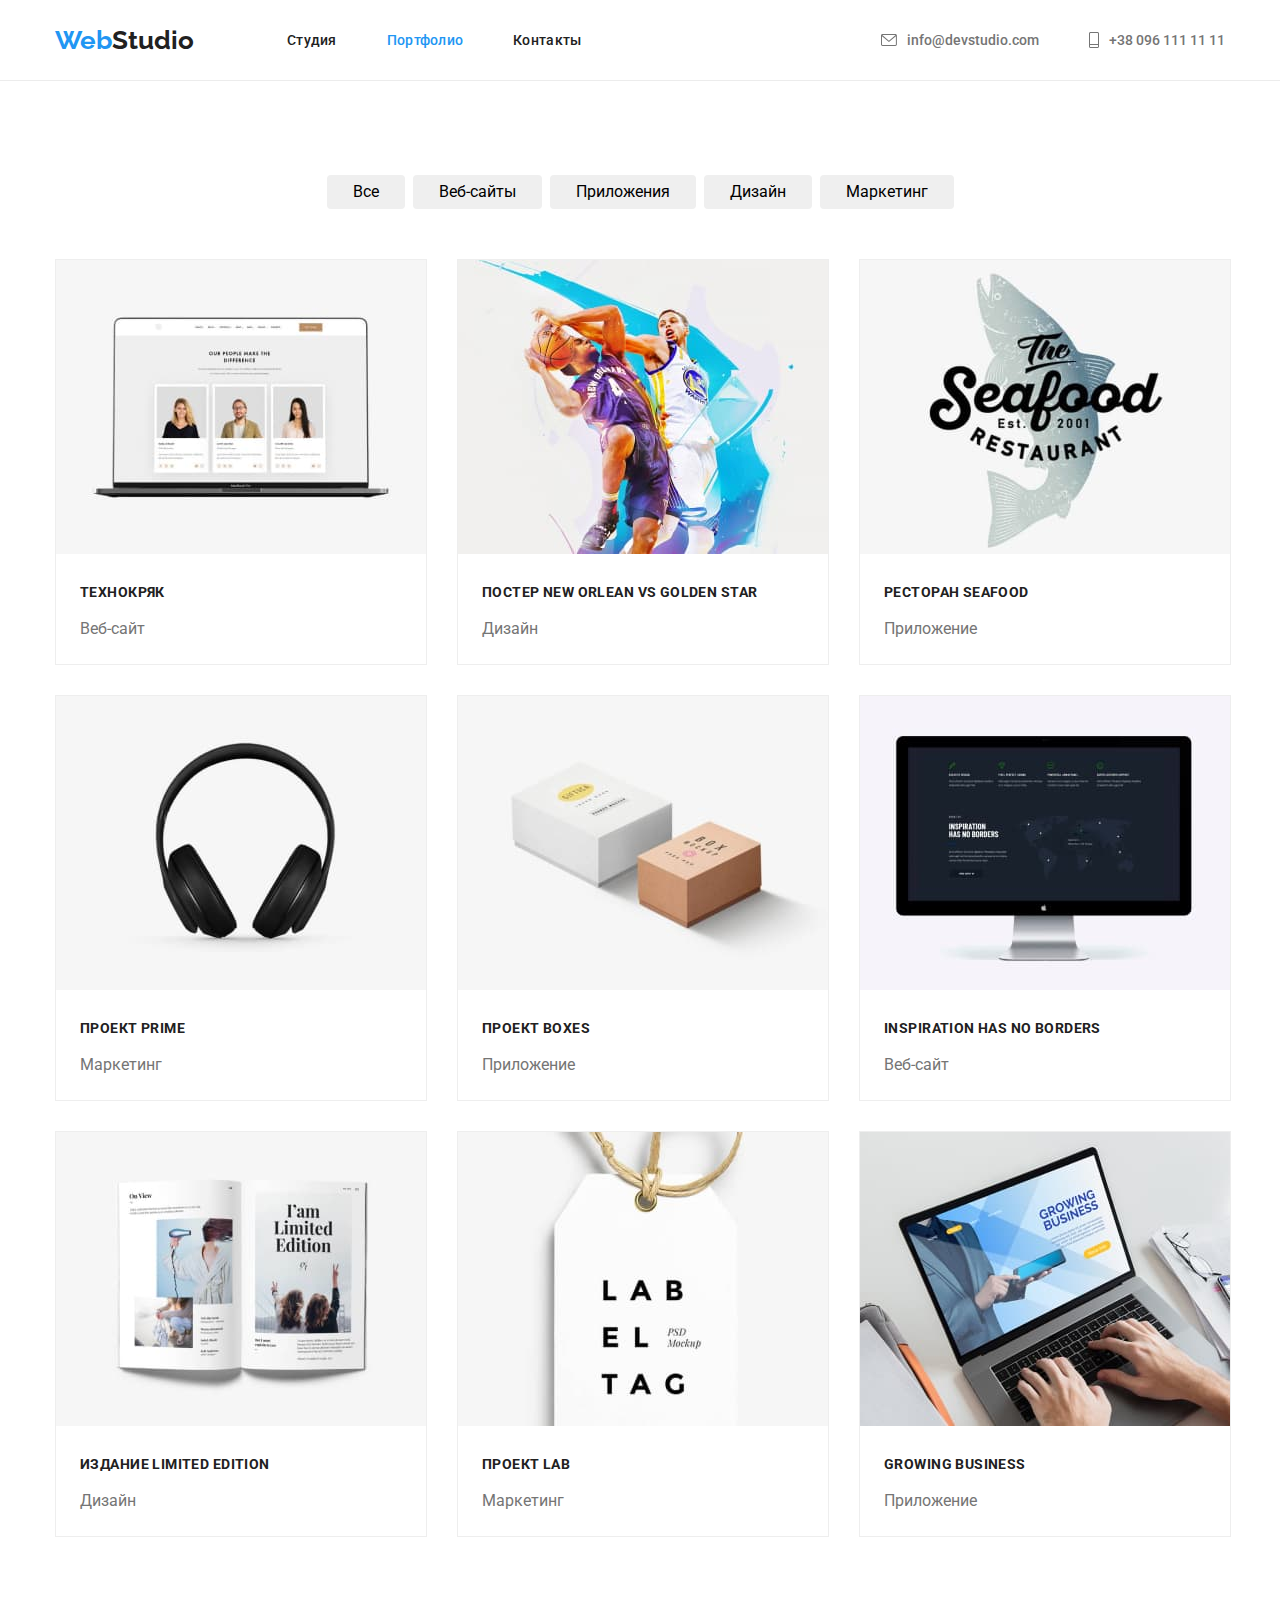
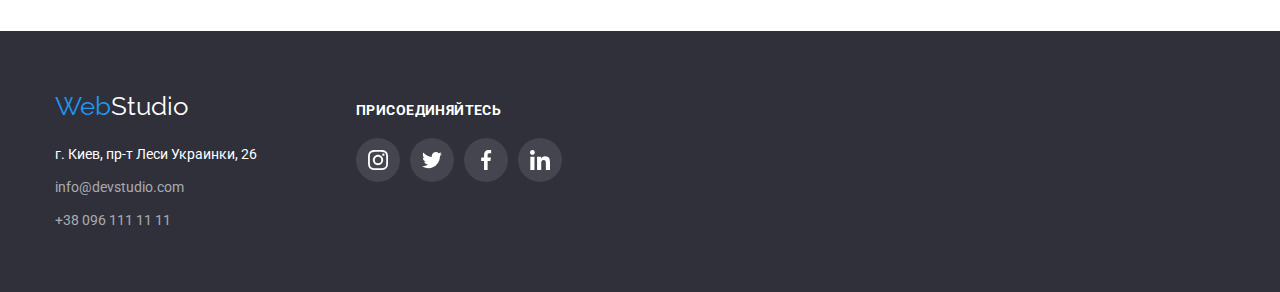
==== commit ee89552f: "last" ====
--- a/portfolio.html
+++ b/portfolio.html
@@ -14,7 +14,7 @@
     <header class="header">
         <div class="container">
         <nav>
-            <a class="webstudio" href="/">
+            <a class="webstudio" href="index.html">
                 <span class="web">Web</span>Studio
             </a>
             <ul class="nav-links">
@@ -151,28 +151,28 @@
                 <p class="join">присоединяйтесь</p>
                 <ul>
                     <li class="join-li">
-                        <a class="join-links" href="#">
+                        <a class="join-links" href="#" aria-label="instagram">
                             <svg class="join-instagram">
                                 <use href="./img/symbol-defs.svg#icon-instagram"></use>
                             </svg>
                         </a>
                     </li>
                     <li class="join-li">
-                        <a class="join-links" href="#">
+                        <a class="join-links" href="#" aria-label="twitter">
                             <svg class="join-twitter">
                                 <use href="./img/symbol-defs.svg#icon-twitter"></use>
                             </svg>
                         </a>
                     </li>
                     <li class="join-li">
-                        <a class="join-links" href="#">
+                        <a class="join-links" href="#" aria-label="facebook">
                             <svg class="join-facebook">
                                 <use href="./img/symbol-defs.svg#icon-facebook"></use>
                             </svg>
                         </a>
                     </li>
                     <li class="join-li">
-                        <a class="join-links" href="#">
+                        <a class="join-links" href="#" aria-label="linkedin">
                             <svg class="join-linkedin">
                                 <use href="./img/symbol-defs.svg#icon-linkedin"></use>
                             </svg>
--- a/css/styles.css
+++ b/css/styles.css
@@ -15,8 +15,6 @@
   text-decoration: none;
   color: var(--descrip-text-color);
   display: block;
-  padding-top: 32px;
-  padding-bottom: 32px;
 }
 
 li {
@@ -96,6 +94,9 @@
 .nav-links {
   display: block;
   display: flex;
+
+  padding-top: 32px;
+  padding-bottom: 32px;
 }
 
 .item:not(:last-child) {
@@ -149,6 +150,7 @@
   display: flex;
   align-items: center;
   color: var(--descrip-text-color);
+  fill: var(--sec-backgroundcolor);
 
   margin-right: 50px;
 }
@@ -156,17 +158,13 @@
 .mail:hover,
 .mail:focus {
   color: var(--sec-backgroundcolor);
-
-  fill: var(--sec-backgroundcolor);
 }
 
 .mail-icon {
   margin-right: 10px;
 
   align-items: center;
-}
-
-.mail-icon:hover {
+
   fill: currentColor;
 }
 
@@ -174,13 +172,12 @@
   display: flex;
 
   color: var(--descrip-text-color);
+  fill: var(--sec-backgroundcolor);
 }
 
 .telephone:hover,
 .telephone:focus {
   color: var(--sec-backgroundcolor);
-
-  fill: var(--sec-backgroundcolor);
 }
 
 .hero {
@@ -286,6 +283,8 @@
   color: var(--main-backgroundcolor);
 
   border: 2px solid var(--sec-backgroundcolor);
+  box-shadow: 0px 3px 1px rgba(0, 0, 0, 0.1), 0px 1px 2px rgba(0, 0, 0, 0.08),
+    0px 2px 2px rgba(0, 0, 0, 0.12);
   border-radius: 4px;
 }
 
@@ -326,9 +325,10 @@
   margin-bottom: 30px;
 }
 
-.job-kind > a {
-  padding-top: 0;
-  padding-bottom: 0;
+.job-kind:hover,
+.job-kind:focus {
+  box-shadow: 0px 1px 1px rgba(0, 0, 0, 0.12), 0px 4px 4px rgba(0, 0, 0, 0.06),
+    1px 4px 6px rgba(0, 0, 0, 0.16);
 }
 
 .job-kind:nth-child(3n) {
@@ -574,20 +574,6 @@
   margin-bottom: 10px;
 }
 
-/* .facebook:hover,
-.instagram:hover,
-.twitter:hover,
-.linkedin:hover {
-  
-}
-
-.facebook:focus,
-.instagram:focus,
-.twitter:focus,
-.linkedin:focus {
-  fill: var(--main-backgroundcolor);
-} */
-
 .our-clients {
   padding-top: 94px;
   padding-bottom: 94px;
@@ -673,7 +659,6 @@
 .footer-all {
   display: flex;
   align-items: baseline;
-  justify-content: flex-start;
 
   width: 1200px;
   padding-right: 15px;
@@ -784,37 +769,35 @@
 }
 
 .join-links {
-  margin-left: 12px;
+  display: flex;
   align-items: center;
+  justify-content: center;
 
   padding-top: 0px;
   padding-bottom: 0px;
+
+  width: 100%;
+  height: 100%;
+
+  fill: var(--sec-text-color);
 }
 
 .join-instagram {
   width: 20px;
   height: 20px;
-
-  fill: var(--sec-text-color);
 }
 
 .join-twitter {
   width: 20px;
   height: 20px;
-
-  fill: var(--sec-text-color);
 }
 
 .join-facebook {
   width: 20px;
   height: 20px;
-
-  fill: var(--sec-text-color);
 }
 
 .join-linkedin {
   width: 20px;
   height: 20px;
-
-  fill: var(--sec-text-color);
-}
+}
